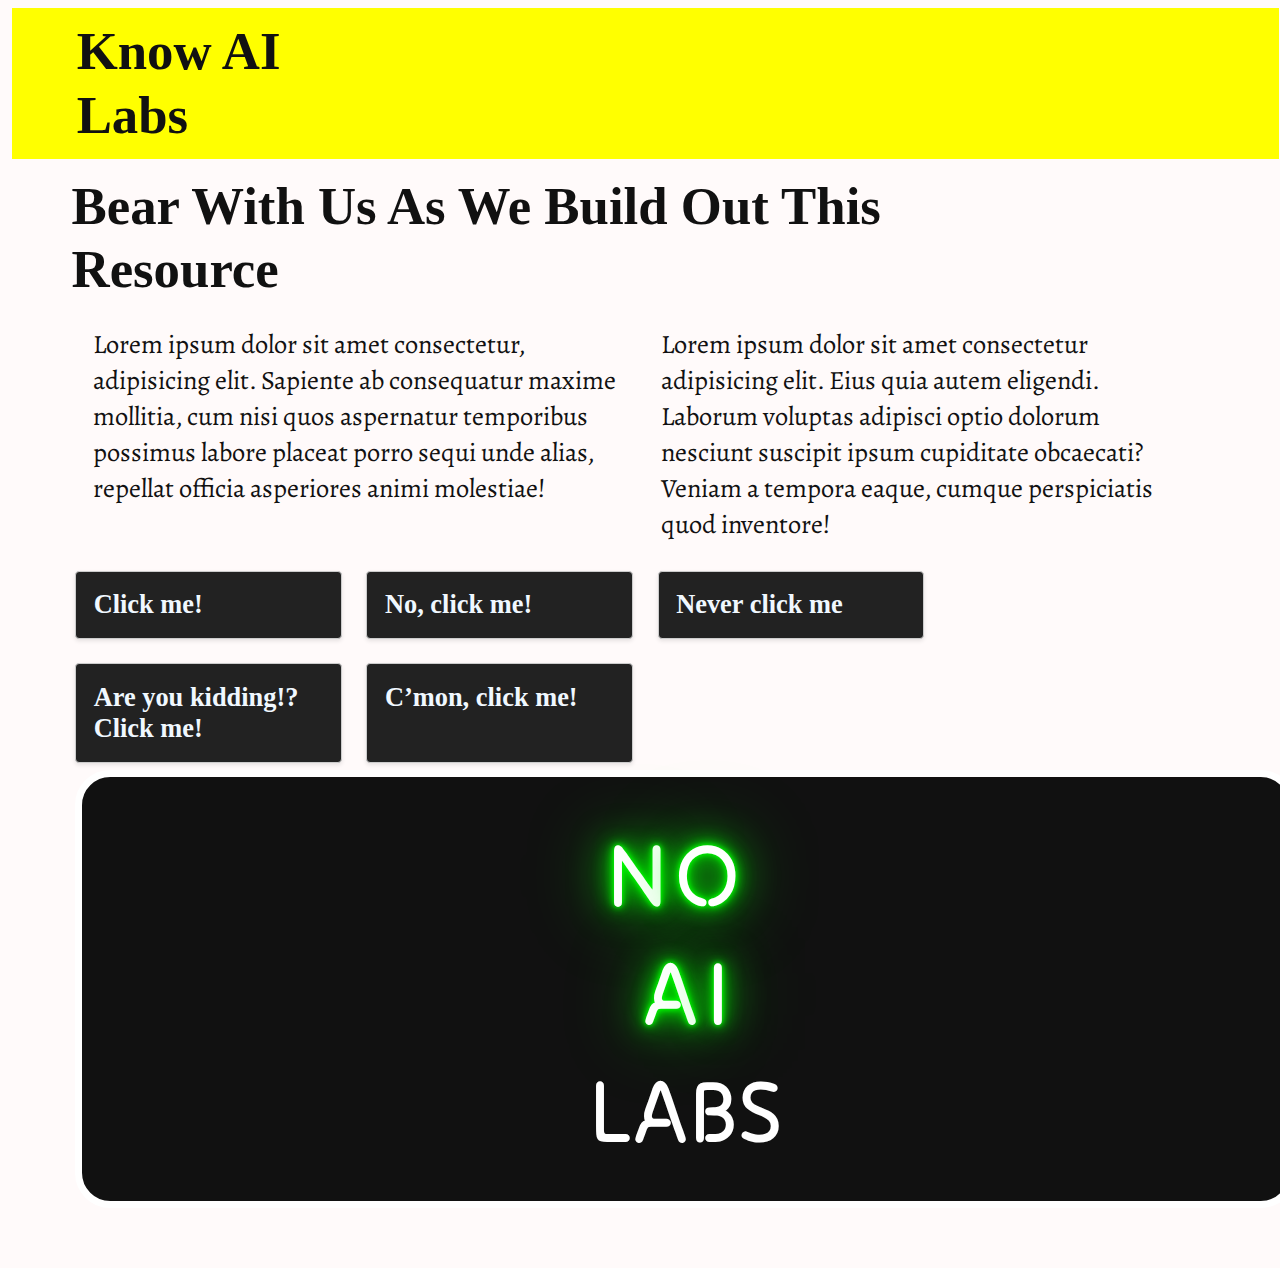
==== index.html @ 5891bab8 "flickering neon sign added" ====
<!DOCTYPE html>
<html>
  <head>
    <link rel="stylesheet" href="style.css" />
  </head>
  <body>
    <header>
      <section class="top">
        <h1>
          Know AI <br />
          Labs
        </h1>
      </section>
    </header>
    <main>
      <h1>Bear With Us As We Build Out This Resource</h1>
      <section class="two-col">
        <div class="col">
          Lorem ipsum dolor sit amet consectetur, adipisicing elit. Sapiente ab
          consequatur maxime mollitia, cum nisi quos aspernatur temporibus
          possimus labore placeat porro sequi unde alias, repellat officia
          asperiores animi molestiae!
        </div>
        <div class="col">
          Lorem ipsum dolor sit amet consectetur adipisicing elit. Eius quia
          autem eligendi. Laborum voluptas adipisci optio dolorum nesciunt
          suscipit ipsum cupiditate obcaecati? Veniam a tempora eaque, cumque
          perspiciatis quod inventore!
        </div>
      </section>
      <section class="card-holder">
        <div class="card">Click me!</div>
        <div class="card">No, click me!</div>
        <div class="card">Never click me</div>
        <div class="card">Are you kidding!? Click me!</div>
        <div class="card">C’mon, click me!</div>
        <!-- Add more cards as needed -->
      </section>
      <section>
        <h3 contenteditable spellcheck="false">
          <div class="neon">
            <span>K</span><span>N</span><span>O</span><span>W</span> <br />
            <span>A</span><span>I</span>
          </div>
          LABS
        </h3>
        <br />
      </section>
    </main>
  </body>
</html>
---- style.css ----
@import url('https://fonts.googleapis.com/css2?family=Alegreya+SC:ital,wght@0,400;0,500;0,700;0,800;0,900;1,400;1,500;1,700;1,800;1,900&family=Alegreya+Sans+SC:ital,wght@0,100;0,300;0,400;0,500;0,700;0,800;0,900;1,100;1,300;1,400;1,500;1,700;1,800;1,900&family=Alegreya+Sans:ital,wght@0,100;0,300;0,400;0,500;0,700;0,800;0,900;1,100;1,300;1,400;1,500;1,700;1,800;1,900&family=Alegreya:ital,wght@0,400..900;1,400..900&family=Syne:wght@400..800&family=Tilt+Neon&family=Neonderthaw&family=Syne:wght@400..800&family=Tilt+Neon&display=swap');

:root {
    /* Base font size */
    font-size: 1.1rem;

    /* Set neon color */
    --neon-text-color: #f40;
    --neon-border-color: #08f;
}

html  {
    background-color: #fffafa;
    margin:0;
}
body * {
    font-family: "Alegreya";
    font-size: 1.5rem;
    font-weight: 400;
    color: #111;
    margin:0.2rem;
}

h1, h2, h4, h5 {
    font-family: "Libre Franklin";
    font-optical-sizing: auto;
    font-weight: 500;
    font-style: normal;
    color:#111;
}
h1 {
    font-size: 3rem;
    font-weight: 700;
    margin-right: 16rem;
    line-height: 1.2;
}

/* Main Content Area */
main, .top  {
    max-width: 65rem;
    /* 600px in rem */
    margin: 0 auto;
    /* Centering the content */
    padding: 0.5rem;
    /* Adding some padding */
}
header {
    background-color: yellow;
    width:99vw;
}

/* Two Column Layout */
.two-col {
    display: flex;
    flex-wrap: wrap;
}

.col {
    flex: 1;
    padding: 1rem;
}

/* Card Style */
.card-holder {
    display: flex;
    flex-wrap: wrap;
    gap: 1rem;
}
.card {
    width: calc(25% - 1rem);
    /* Fixed width for each card */
    min-width: 12rem;
    padding: 1rem;
    color: aliceblue;
    background-color: #222;
    border: 1px solid #ccc;
    border-radius: 4px;
    box-shadow: 0 2px 4px rgba(0, 0, 0, 0.1);
    box-sizing: border-box;
    cursor: pointer;
    font-family: "libre franklin";
    font-weight: 600;
    /* Ensure padding and border are included in the width */
}
.card:hover {
    background-color: yellow;
    color: #111;
}
/* Know AI flicker */
h3 {
    font-weight: 200;
    font-style: normal;
    color: #fff;
    border: 0.4rem solid #fff;
    border-radius: 2rem;
    animation: flicker 1.5s infinite alternate;
    text-align: center;
    width: 100%;
    padding: 2rem;
    display: block;
    background-color: #111;
}
h3, h3 * {
    font-family: 'Tilt Neon';
    font-size: 5rem;
}

h3::-moz-selection {
    background-color: var(--neon-border-color);
    color: var(--neon-text-color);
}

h3::selection {
    background-color: var(--neon-border-color);
    color: var(--neon-text-color);
}

h3:focus {
    outline: none;
}

/* Animate neon flicker */
@keyframes flicker {

    0%,
    19%,
    21%,
    23%,
    25%,
    54%,
    56%,
    100% {

        text-shadow:
            -0.2rem -0.2rem 1rem #fff,
            0.2rem 0.2rem 1rem #fff,
            0 0 2rem var(--neon-text-color),
            0 0 4rem var(--neon-text-color),
            0 0 6rem var(--neon-text-color),
            0 0 8rem var(--neon-text-color),
            0 0 10rem var(--neon-text-color);

        box-shadow:
            0 0 .5rem #fff,
            inset 0 0 .5rem #fff,
            0 0 2rem var(--neon-border-color),
            inset 0 0 2rem var(--neon-border-color),
            0 0 4rem var(--neon-border-color),
            inset 0 0 4rem var(--neon-border-color);
    }

    20%,
    24%,
    55% {
        text-shadow: none;
        box-shadow: none;
    }
}

/* Animate flicker by letter */
@keyframes letter-flicker-1 {

    0%,
    19%,
    21%,
    23%,
    25%,
    54%,
    56%,
    100% {
        opacity: 1;
    }

    20%,
    24%,
    55% {
        /* opacity: 0.4; */
        opacity: 0;
    }

    22% {
        /* opacity: 0.1; */
        opacity: 0;
    }
}

@keyframes letter-flicker-2 {

    0%,
    15%,
    17%,
    19%,
    21%,
    50%,
    52%,
    100% {
        opacity: 1;
    }

    16%,
    20%,
    51% {
        opacity: 0.3;
    }

    18% {
        opacity: 0.05;
    }
}

@keyframes letter-flicker-3 {

    0%,
    25%,
    27%,
    29%,
    31%,
    60%,
    62%,
    100% {
        opacity: 1;
    }

    26%,
    30%,
    61% {
        opacity: 0.2;
    }

    28% {
        opacity: 0.05;
    }
}

.neon {
    font-family: 'Tilt Neon', sans-serif;
    font-size: inherit;
    color: #fff;
    
    text-shadow: 0 0 5px #00ff00, 0 0 10px #00ff00, 0 0 20px #00ff00, 0 0 40px #00ff00, 0 0 80px #00ff00;
}

.neon span {
    display: inline-block;
    color: inherit;
}

.neon span:nth-child(1) {
    opacity: 0;
    animation: letter-flicker-1 2s infinite;
    animation-delay: 4s;
    animation-fill-mode: forwards;
}

.neon span:nth-child(2) {
    animation: letter-flicker-2 5s 5;
}

.neon span:nth-child(3) {
    animation: letter-flicker-3 2s 14;
}

.neon span:nth-child(4) {
    opacity: 0;
    animation: letter-flicker-1 2s infinite;
    animation-delay: 1s;
    animation-fill-mode: forwards;
}

.neon span:nth-child(5) {
    animation: letter-flicker-2 2s 1;
}

.neon span:nth-child(6) {
    animation: letter-flicker-3 2s 1;
}

.neon span:nth-child(7) {
    animation: letter-flicker-1 2s 1;
}

.neon span:nth-child(8) {
    animation: letter-flicker-2 2s infinite;
}
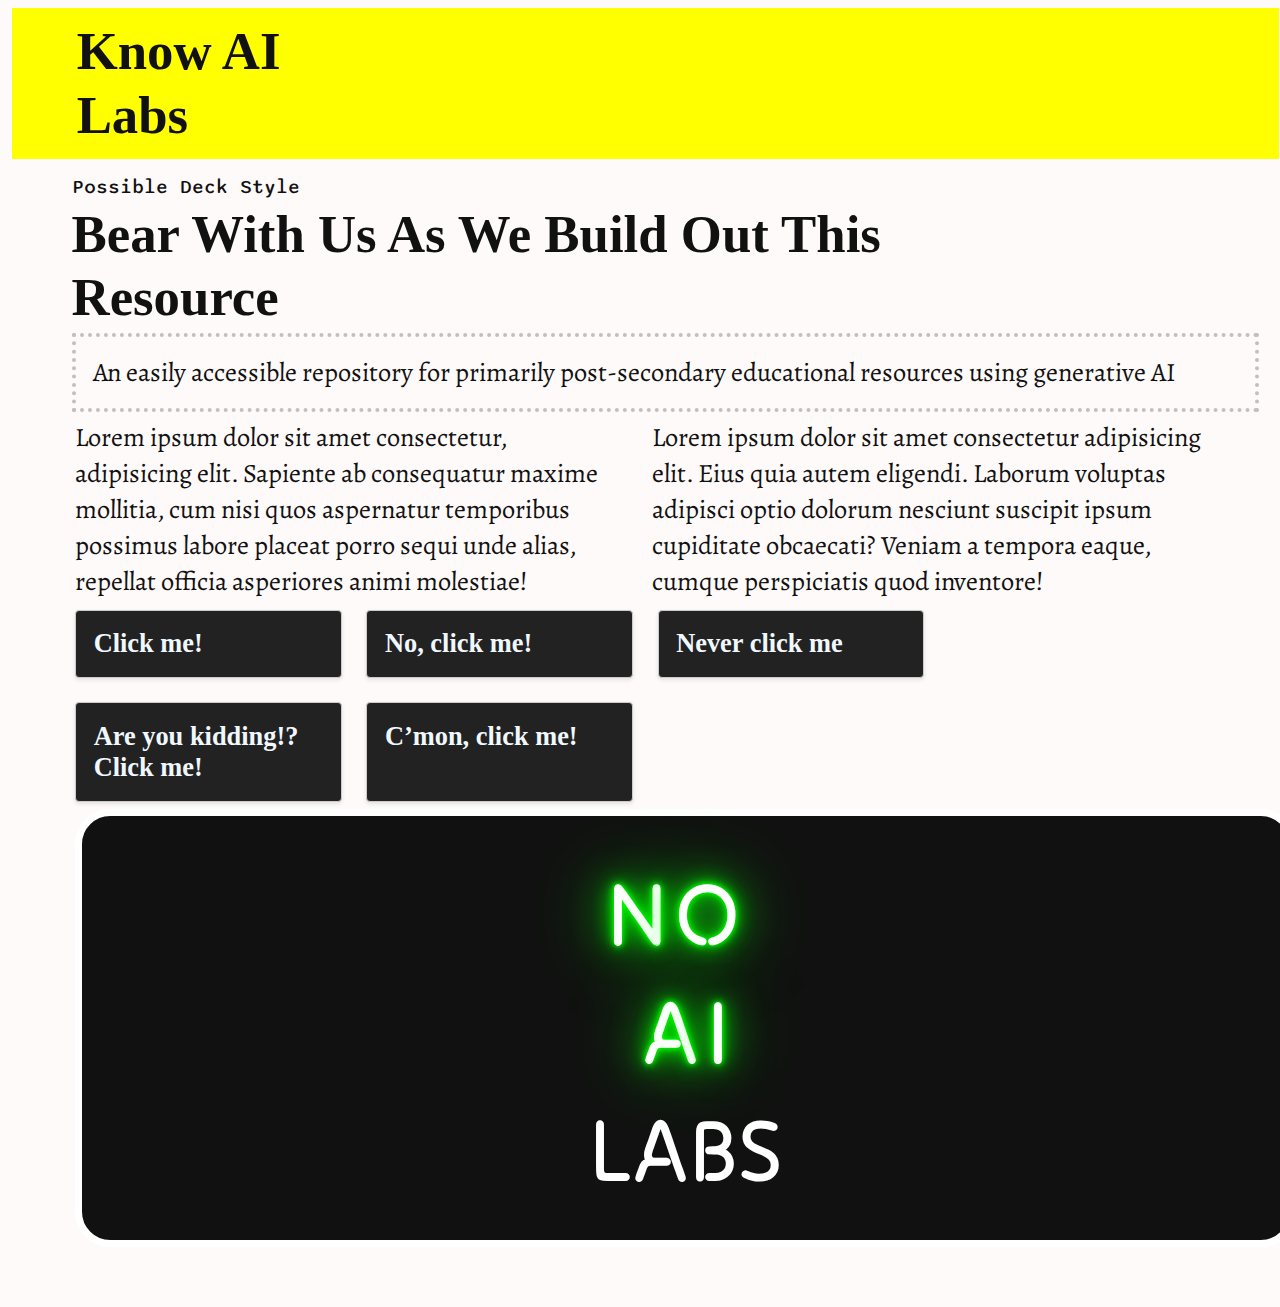
==== commit aea47239: "Deck  and News style added" ====
--- a/index.html
+++ b/index.html
@@ -13,7 +13,13 @@
       </section>
     </header>
     <main>
+      <h4>Possible Deck Style</h4>
       <h1>Bear With Us As We Build Out This Resource</h1>
+      <section class="news">
+        An easily accessible repository for primarily post-secondary educational
+        resources using generative AI
+      </section>
+
       <section class="two-col">
         <div class="col">
           Lorem ipsum dolor sit amet consectetur, adipisicing elit. Sapiente ab
--- a/style.css
+++ b/style.css
@@ -1,4 +1,4 @@
-@import url('https://fonts.googleapis.com/css2?family=Alegreya+SC:ital,wght@0,400;0,500;0,700;0,800;0,900;1,400;1,500;1,700;1,800;1,900&family=Alegreya+Sans+SC:ital,wght@0,100;0,300;0,400;0,500;0,700;0,800;0,900;1,100;1,300;1,400;1,500;1,700;1,800;1,900&family=Alegreya+Sans:ital,wght@0,100;0,300;0,400;0,500;0,700;0,800;0,900;1,100;1,300;1,400;1,500;1,700;1,800;1,900&family=Alegreya:ital,wght@0,400..900;1,400..900&family=Syne:wght@400..800&family=Tilt+Neon&family=Neonderthaw&family=Syne:wght@400..800&family=Tilt+Neon&display=swap');
+@import url('https://fonts.googleapis.com/css2?family=Alegreya+SC:ital,wght@0,400;0,500;0,700;0,800;0,900;1,400;1,500;1,700;1,800;1,900&family=Alegreya+Sans+SC:ital,wght@0,100;0,300;0,400;0,500;0,700;0,800;0,900;1,100;1,300;1,400;1,500;1,700;1,800;1,900&family=Alegreya+Sans:ital,wght@0,100;0,300;0,400;0,500;0,700;0,800;0,900;1,100;1,300;1,400;1,500;1,700;1,800;1,900&family=Alegreya:ital,wght@0,400..900;1,400..900&family=Syne:wght@400..800&family=Tilt+Neon&family=Sono:wght@200..800&family=Syne:wght@400..800&family=Tilt+Neon&display=swap');
 
 :root {
     /* Base font size */
@@ -21,7 +21,7 @@
     margin:0.2rem;
 }
 
-h1, h2, h4, h5 {
+h1, h2, h5 {
     font-family: "Libre Franklin";
     font-optical-sizing: auto;
     font-weight: 500;
@@ -33,6 +33,12 @@
     font-weight: 700;
     margin-right: 16rem;
     line-height: 1.2;
+}
+h4 {
+    font-family: 'Sono';
+    font-size: 1.1rem;
+    font-weight: 500;
+    color: #111;
 }
 
 /* Main Content Area */
@@ -49,15 +55,21 @@
     width:99vw;
 }
 
+.news {
+    width: 100%;
+    padding: 01rem;
+    border: 4px dotted silver;
+}
+
 /* Two Column Layout */
 .two-col {
     display: flex;
     flex-wrap: wrap;
+    gap: 1rem;
 }
 
 .col {
     flex: 1;
-    padding: 1rem;
 }
 
 /* Card Style */
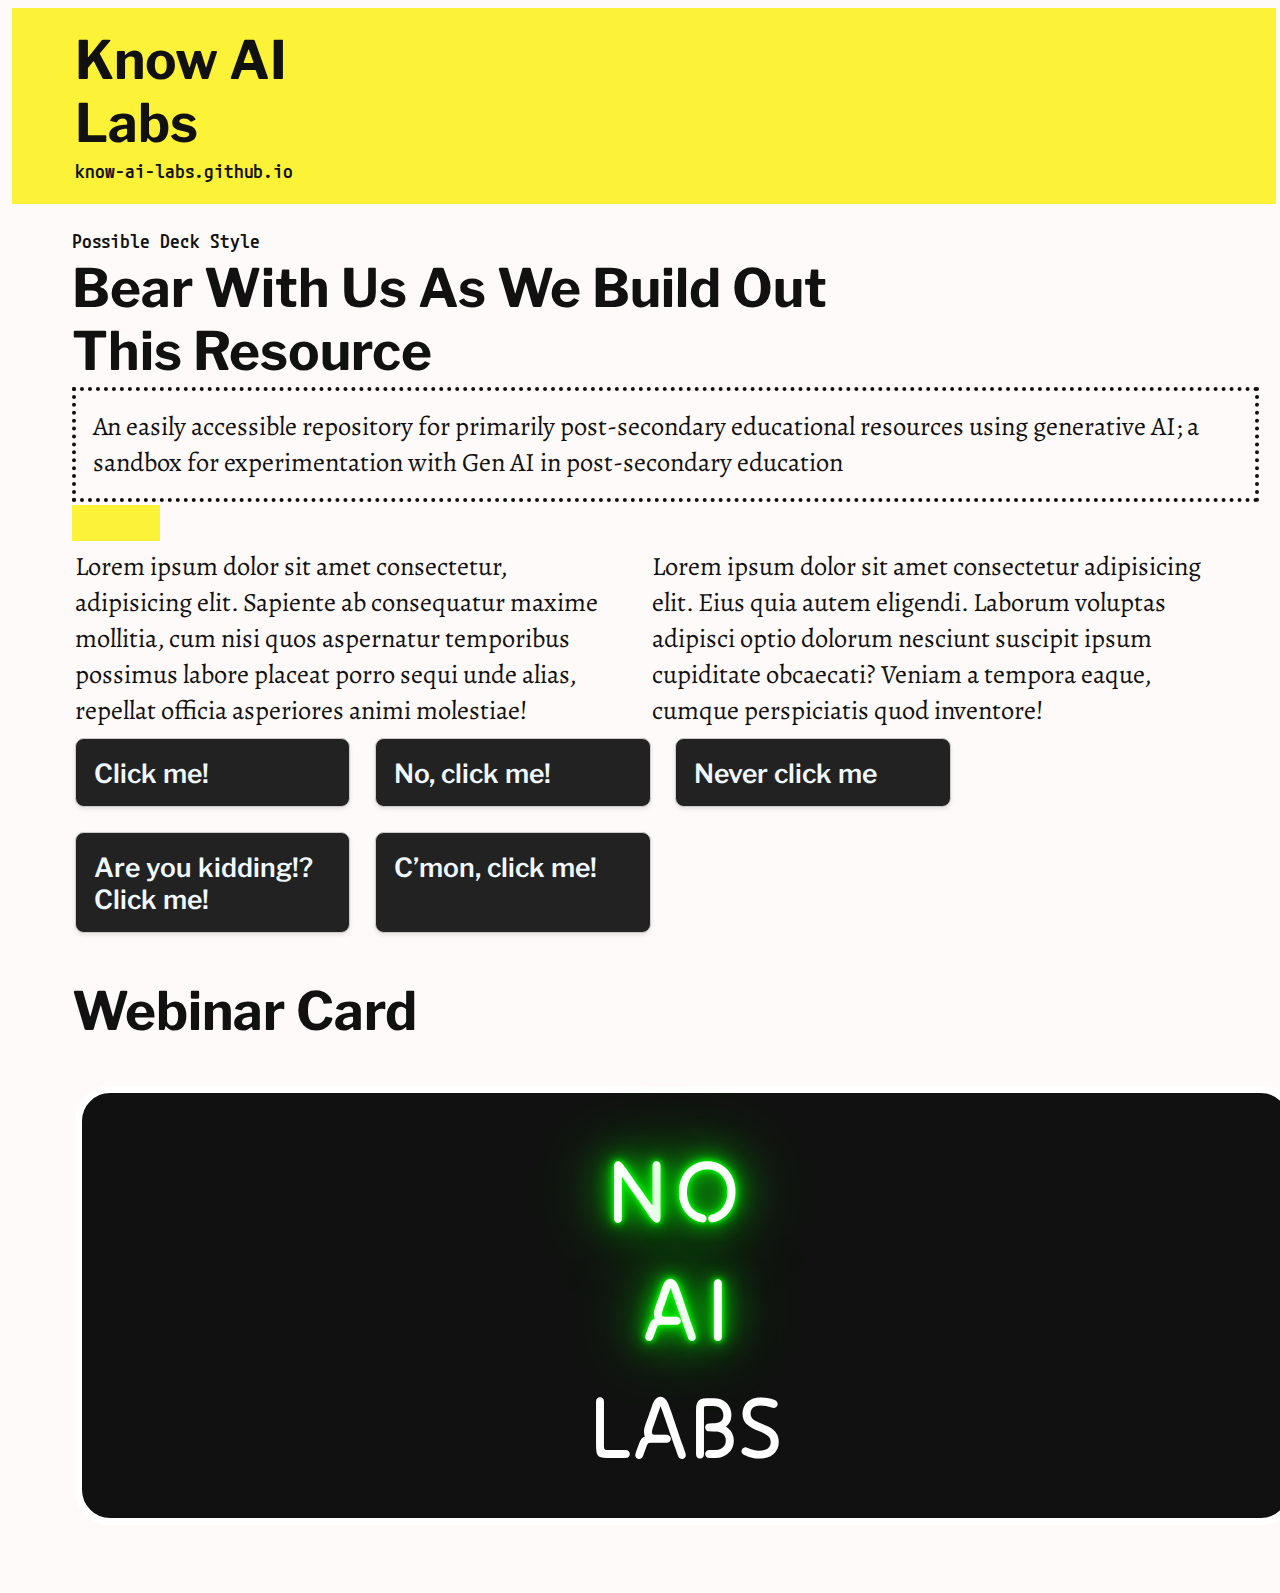
==== commit c71a835f: "Minor spacing refinements" ====
--- a/index.html
+++ b/index.html
@@ -10,6 +10,7 @@
           Know AI <br />
           Labs
         </h1>
+        <h4>know-ai-labs.github.io</h4>
       </section>
     </header>
     <main>
@@ -17,8 +18,10 @@
       <h1>Bear With Us As We Build Out This Resource</h1>
       <section class="news">
         An easily accessible repository for primarily post-secondary educational
-        resources using generative AI
+        resources using generative AI; a sandbox for experimentation with Gen AI
+        in post-secondary education
       </section>
+      <div class="news-item-bar">&nbsp;</div>
 
       <section class="two-col">
         <div class="col">
@@ -42,6 +45,10 @@
         <div class="card">C’mon, click me!</div>
         <!-- Add more cards as needed -->
       </section>
+      <br />
+      <h1>Webinar Card</h1>
+      <br />
+
       <section>
         <h3 contenteditable spellcheck="false">
           <div class="neon">
--- a/style.css
+++ b/style.css
@@ -1,5 +1,4 @@
-@import url('https://fonts.googleapis.com/css2?family=Alegreya+SC:ital,wght@0,400;0,500;0,700;0,800;0,900;1,400;1,500;1,700;1,800;1,900&family=Alegreya+Sans+SC:ital,wght@0,100;0,300;0,400;0,500;0,700;0,800;0,900;1,100;1,300;1,400;1,500;1,700;1,800;1,900&family=Alegreya+Sans:ital,wght@0,100;0,300;0,400;0,500;0,700;0,800;0,900;1,100;1,300;1,400;1,500;1,700;1,800;1,900&family=Alegreya:ital,wght@0,400..900;1,400..900&family=Syne:wght@400..800&family=Tilt+Neon&family=Sono:wght@200..800&family=Syne:wght@400..800&family=Tilt+Neon&display=swap');
-
+@import url('https://fonts.googleapis.com/css2?family=Alegreya+SC:ital,wght@0,400;0,500;0,700;0,800;0,900;1,400;1,500;1,700;1,800;1,900&family=Alegreya+Sans+SC:ital,wght@0,100;0,300;0,400;0,500;0,700;0,800;0,900;1,100;1,300;1,400;1,500;1,700;1,800;1,900&family=Alegreya+Sans:ital,wght@0,100;0,300;0,400;0,500;0,700;0,800;0,900;1,100;1,300;1,400;1,500;1,700;1,800;1,900&family=Alegreya:ital,wght@0,400..900;1,400..900&family=Libre+Franklin:ital,wght@0,100..900;1,100..900&family=M+PLUS+1+Code:wght@100..700&family=Sono:wght@200..800&family=Syne:wght@400..800&family=Tilt+Neon&display=swap');
 :root {
     /* Base font size */
     font-size: 1.1rem;
@@ -7,6 +6,7 @@
     /* Set neon color */
     --neon-text-color: #f40;
     --neon-border-color: #08f;
+    --yellow: #FCF237;
 }
 
 html  {
@@ -24,7 +24,7 @@
 h1, h2, h5 {
     font-family: "Libre Franklin";
     font-optical-sizing: auto;
-    font-weight: 500;
+    font-weight: 700;
     font-style: normal;
     color:#111;
 }
@@ -35,7 +35,7 @@
     line-height: 1.2;
 }
 h4 {
-    font-family: 'Sono';
+    font-family: 'M PLUS 1 Code', 'Courier New', Courier, monospace;
     font-size: 1.1rem;
     font-weight: 500;
     color: #111;
@@ -47,18 +47,23 @@
     /* 600px in rem */
     margin: 0 auto;
     /* Centering the content */
-    padding: 0.5rem;
-    /* Adding some padding */
+    padding: 1rem 0;
 }
 header {
-    background-color: yellow;
-    width:99vw;
+    background-color: var(--yellow);
+    width:100%;
 }
 
 .news {
     width: 100%;
     padding: 01rem;
-    border: 4px dotted silver;
+    border: 4px dotted #111;
+}
+.news-item-bar {
+    display: block;
+    width: 5rem;
+    height: 2rem;
+    background-color: var(--yellow);
 }
 
 /* Two Column Layout */
@@ -79,10 +84,10 @@
     gap: 1rem;
 }
 .card {
-    width: calc(25% - 1rem);
+    width: calc(25% - 0.5rem);
     /* Fixed width for each card */
-    min-width: 12rem;
-    padding: 1rem;
+    min-width: 8rem;
+    padding: 01rem;
     color: aliceblue;
     background-color: #222;
     border: 1px solid #ccc;
@@ -92,10 +97,11 @@
     cursor: pointer;
     font-family: "libre franklin";
     font-weight: 600;
+    border-radius: 0.5rem;
     /* Ensure padding and border are included in the width */
 }
 .card:hover {
-    background-color: yellow;
+    background-color: var(--yellow);
     color: #111;
 }
 /* Know AI flicker */
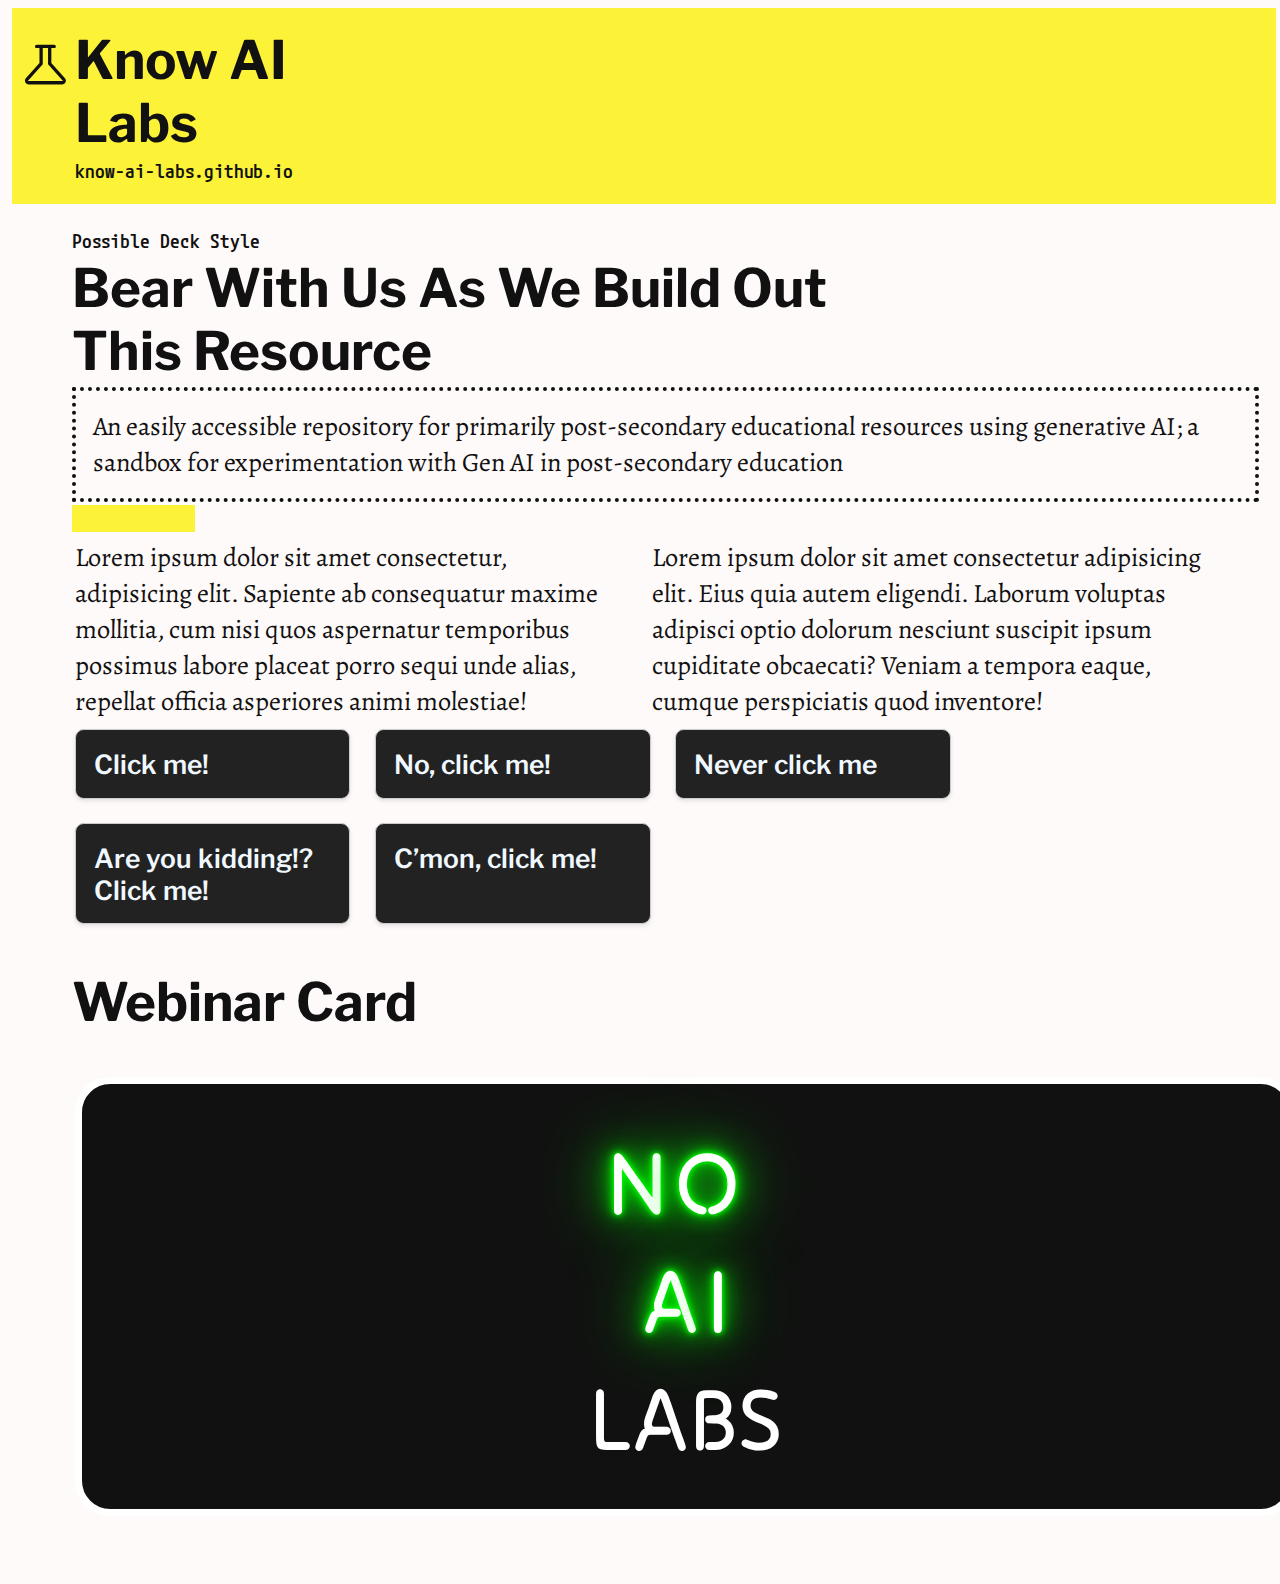
==== commit b0a08ecd: "added material symbols" ====
--- a/index.html
+++ b/index.html
@@ -2,11 +2,16 @@
 <html>
   <head>
     <link rel="stylesheet" href="style.css" />
+    <link
+      href="https://fonts.googleapis.com/css2?family=Material+Symbols+Outlined"
+      rel="stylesheet"
+    />
   </head>
   <body>
     <header>
       <section class="top">
         <h1>
+          <span class="icon big big-outdent float-left"> science </span>
           Know AI <br />
           Labs
         </h1>
--- a/style.css
+++ b/style.css
@@ -61,8 +61,8 @@
 }
 .news-item-bar {
     display: block;
-    width: 5rem;
-    height: 2rem;
+    width: 7rem;
+    height: 1.5rem;
     background-color: var(--yellow);
 }
 
@@ -299,4 +299,22 @@
 
 .neon span:nth-child(8) {
     animation: letter-flicker-2 2s infinite;
+}
+
+/* Icons */
+.icon {
+    font-family: 'Material Symbols Outlined';
+    font-size: 1.5rem;
+    display: inline-block;
+    
+}
+.big {
+    font-size: 3rem;
+}
+.big-outdent {
+    margin-left: -3.2rem;
+}
+
+.float-left {
+    float:left;
 }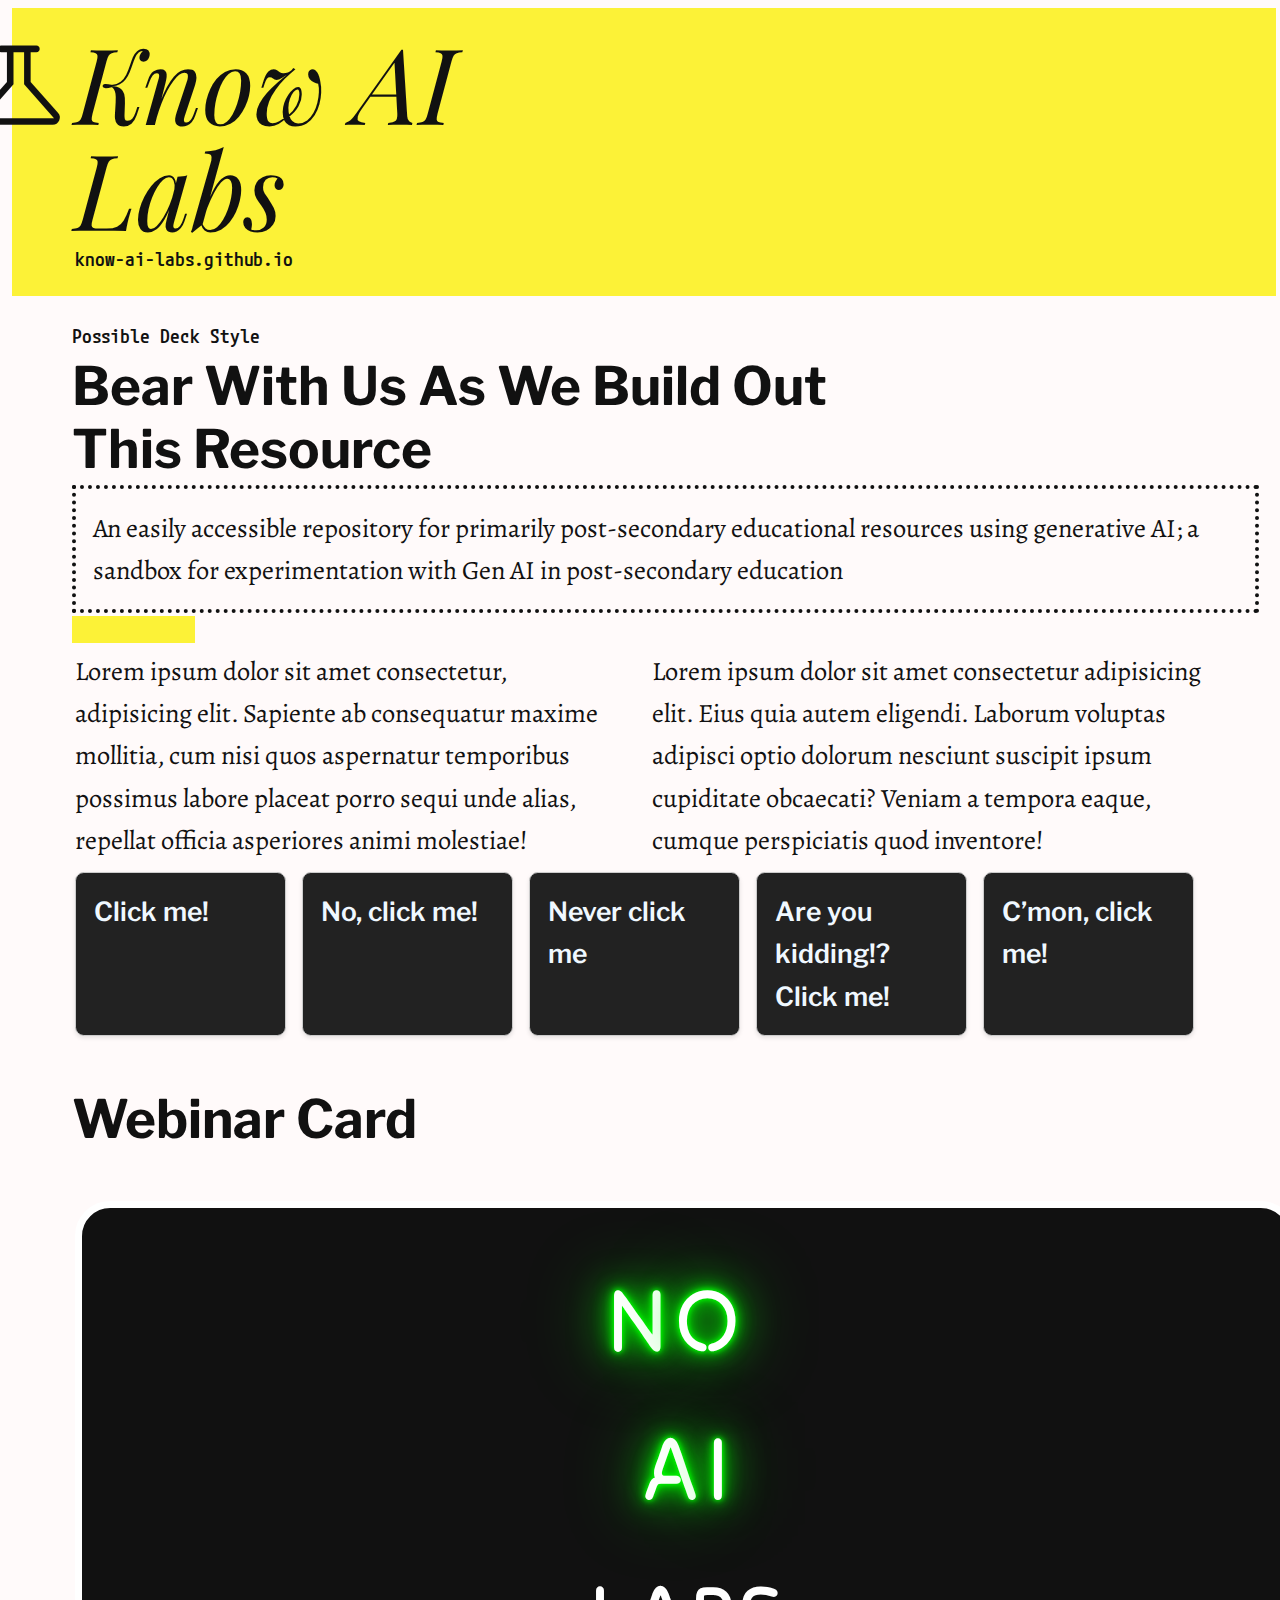
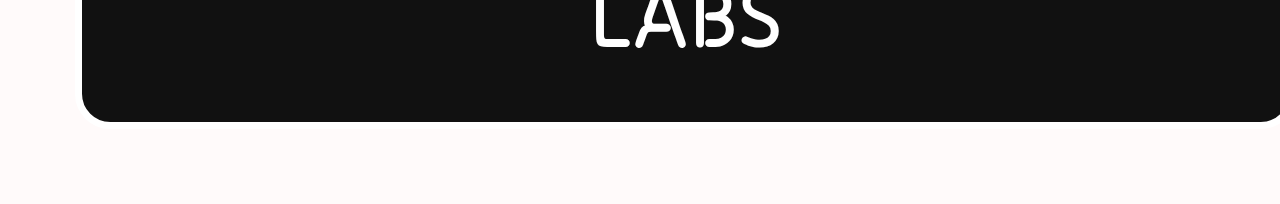
==== commit ee64523f: "banner improved" ====
--- a/index.html
+++ b/index.html
@@ -10,11 +10,11 @@
   <body>
     <header>
       <section class="top">
-        <h1>
+        <div class="title">
           <span class="icon big big-outdent float-left"> science </span>
           Know AI <br />
           Labs
-        </h1>
+        </div>
         <h4>know-ai-labs.github.io</h4>
       </section>
     </header>
--- a/style.css
+++ b/style.css
@@ -1,7 +1,8 @@
-@import url('https://fonts.googleapis.com/css2?family=Alegreya+SC:ital,wght@0,400;0,500;0,700;0,800;0,900;1,400;1,500;1,700;1,800;1,900&family=Alegreya+Sans+SC:ital,wght@0,100;0,300;0,400;0,500;0,700;0,800;0,900;1,100;1,300;1,400;1,500;1,700;1,800;1,900&family=Alegreya+Sans:ital,wght@0,100;0,300;0,400;0,500;0,700;0,800;0,900;1,100;1,300;1,400;1,500;1,700;1,800;1,900&family=Alegreya:ital,wght@0,400..900;1,400..900&family=Libre+Franklin:ital,wght@0,100..900;1,100..900&family=M+PLUS+1+Code:wght@100..700&family=Sono:wght@200..800&family=Syne:wght@400..800&family=Tilt+Neon&display=swap');
+@import url('https://fonts.googleapis.com/css2?family=Alegreya+SC:ital,wght@0,400;0,500;0,700;0,800;0,900;1,400;1,500;1,700;1,800;1,900&family=Alegreya+Sans+SC:ital,wght@0,100;0,300;0,400;0,500;0,700;0,800;0,900;1,100;1,300;1,400;1,500;1,700;1,800;1,900&family=Alegreya+Sans:ital,wght@0,100;0,300;0,400;0,500;0,700;0,800;0,900;1,100;1,300;1,400;1,500;1,700;1,800;1,900&family=Alegreya:ital,wght@0,400..900;1,400..900&family=Libre+Franklin:ital,wght@0,100..900;1,100..900&family=M+PLUS+1+Code:wght@100..700&family=Playfair+Display:ital,wght@0,400..900;1,400..900&family=Sono:wght@200..800&family=Syne:wght@400..800&family=Tilt+Neon&display=swap');
 :root {
     /* Base font size */
     font-size: 1.1rem;
+    line-height: 1.6;
 
     /* Set neon color */
     --neon-text-color: #f40;
@@ -39,6 +40,12 @@
     font-size: 1.1rem;
     font-weight: 500;
     color: #111;
+}
+.title {
+    font-family: 'Playfair Display', Palatino, 'Palatino Linotype';
+    font-size: 6rem;
+    font-style: italic;
+    line-height: 1;
 }
 
 /* Main Content Area */
@@ -81,12 +88,13 @@
 .card-holder {
     display: flex;
     flex-wrap: wrap;
-    gap: 1rem;
+    gap: 0.5rem;
 }
 .card {
-    width: calc(25% - 0.5rem);
+    width: calc(25% - 0.2rem);
     /* Fixed width for each card */
     min-width: 8rem;
+    max-width: 12rem;
     padding: 01rem;
     color: aliceblue;
     background-color: #222;
@@ -308,11 +316,14 @@
     display: inline-block;
     
 }
+.icon, .icon * {
+    font-style: normal;
+}
 .big {
-    font-size: 3rem;
+    font-size: 6rem;
 }
 .big-outdent {
-    margin-left: -3.2rem;
+    margin-left: -6.2rem;
 }
 
 .float-left {
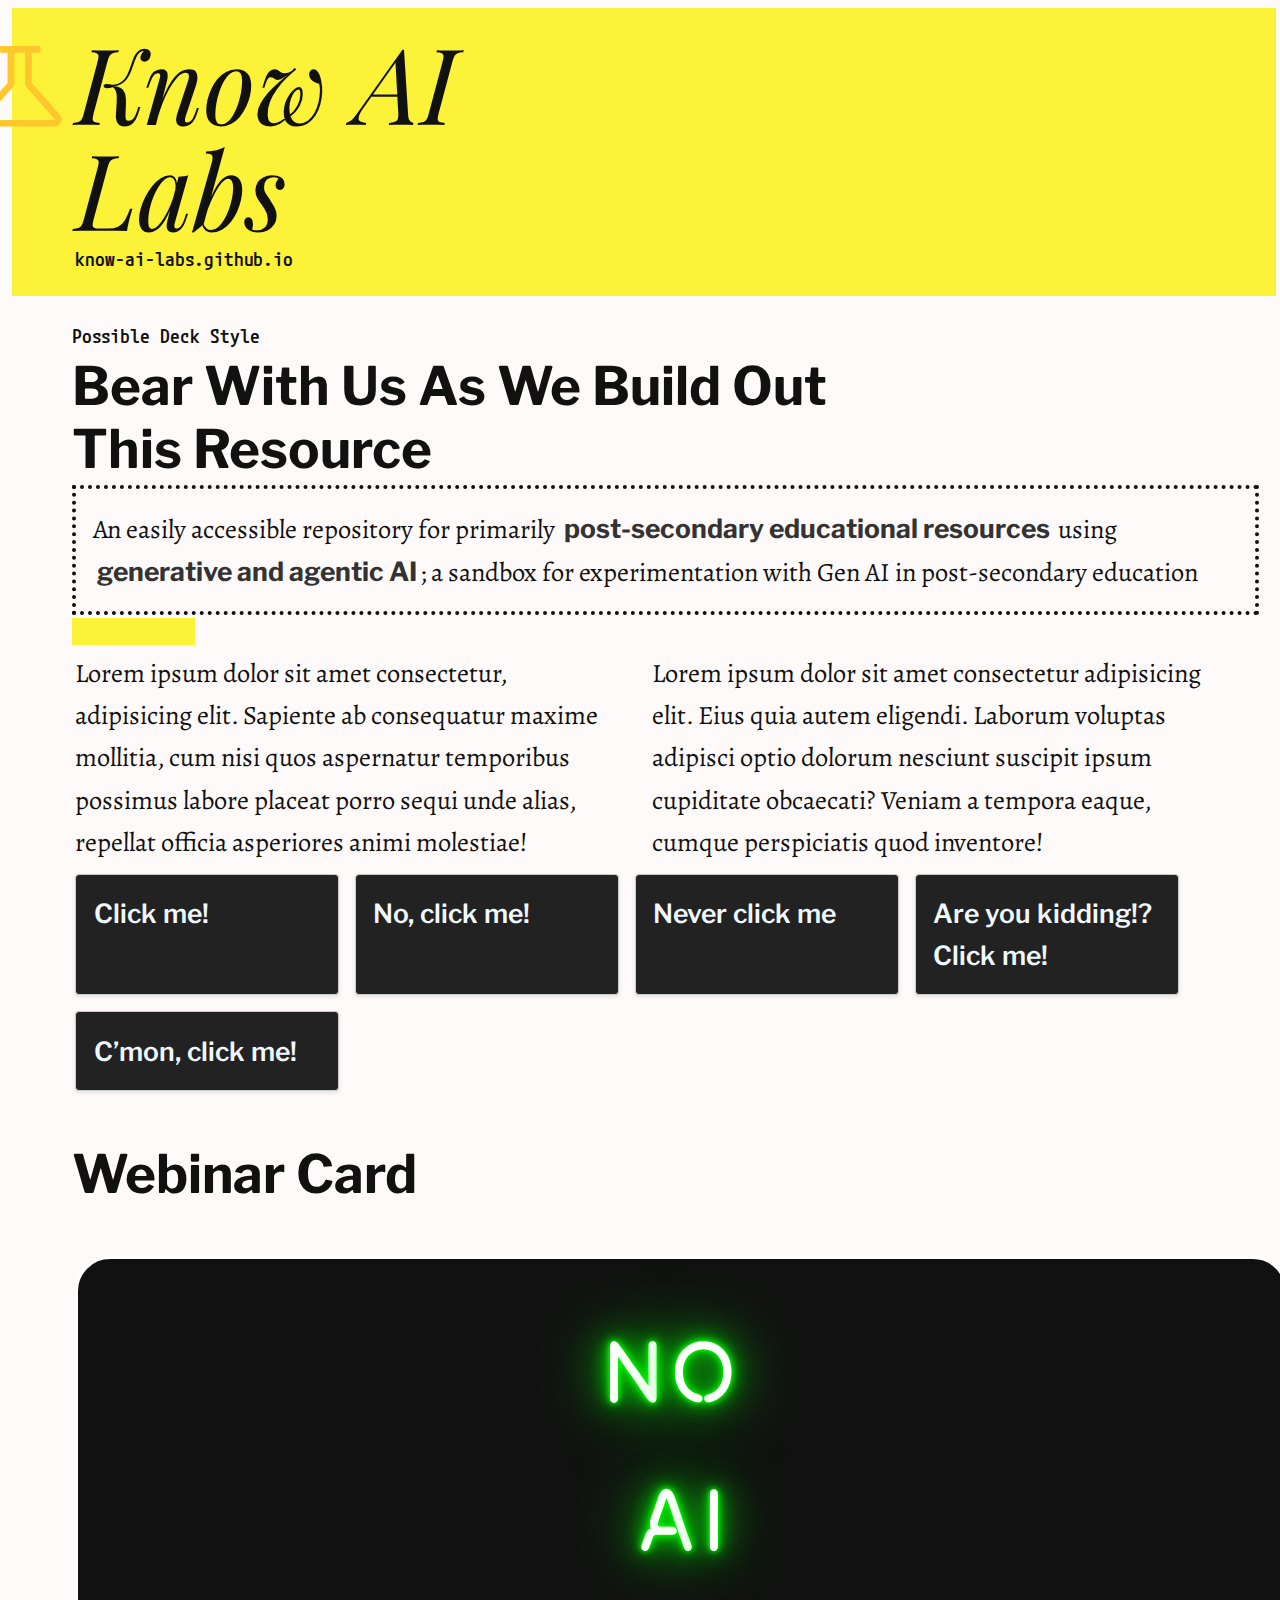
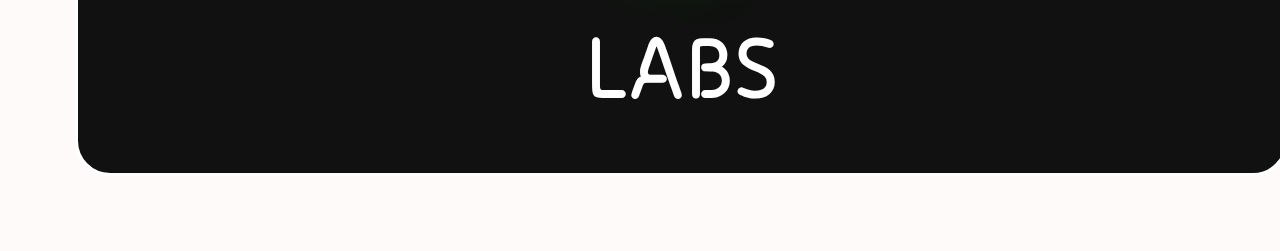
==== commit 06b62b62: "pop style added" ====
--- a/index.html
+++ b/index.html
@@ -11,7 +11,9 @@
     <header>
       <section class="top">
         <div class="title">
-          <span class="icon big big-outdent float-left"> science </span>
+          <span class="icon big big-outdent float-left off-yellow">
+            science
+          </span>
           Know AI <br />
           Labs
         </div>
@@ -22,9 +24,10 @@
       <h4>Possible Deck Style</h4>
       <h1>Bear With Us As We Build Out This Resource</h1>
       <section class="news">
-        An easily accessible repository for primarily post-secondary educational
-        resources using generative AI; a sandbox for experimentation with Gen AI
-        in post-secondary education
+        An easily accessible repository for primarily
+        <span class="pop"> post-secondary educational resources</span> using
+        <span class="pop">generative and agentic AI</span>; a sandbox for
+        experimentation with Gen AI in post-secondary education
       </section>
       <div class="news-item-bar">&nbsp;</div>
 
--- a/style.css
+++ b/style.css
@@ -8,6 +8,7 @@
     --neon-text-color: #f40;
     --neon-border-color: #08f;
     --yellow: #FCF237;
+    --off-yellow: #FFC72C;
 }
 
 html  {
@@ -46,6 +47,13 @@
     font-size: 6rem;
     font-style: italic;
     line-height: 1;
+}
+
+.pop {
+    font-family: 'Libre Franklin';
+    font-weight: 700;
+    color: #333;
+    font-size: inherit;
 }
 
 /* Main Content Area */
@@ -91,10 +99,10 @@
     gap: 0.5rem;
 }
 .card {
-    width: calc(25% - 0.2rem);
+    width: calc(25% - 0.1rem);
     /* Fixed width for each card */
-    min-width: 8rem;
-    max-width: 12rem;
+    min-width: 9rem;
+    max-width: 15rem;
     padding: 01rem;
     color: aliceblue;
     background-color: #222;
@@ -105,7 +113,6 @@
     cursor: pointer;
     font-family: "libre franklin";
     font-weight: 600;
-    border-radius: 0.5rem;
     /* Ensure padding and border are included in the width */
 }
 .card:hover {
@@ -117,7 +124,7 @@
     font-weight: 200;
     font-style: normal;
     color: #fff;
-    border: 0.4rem solid #fff;
+    border: 0.2rem solid #fff;
     border-radius: 2rem;
     animation: flicker 1.5s infinite alternate;
     text-align: center;
@@ -320,7 +327,7 @@
     font-style: normal;
 }
 .big {
-    font-size: 6rem;
+    font-size: 6.1rem;
 }
 .big-outdent {
     margin-left: -6.2rem;
@@ -328,4 +335,7 @@
 
 .float-left {
     float:left;
+}
+.off-yellow {
+    color: var(--off-yellow);
 }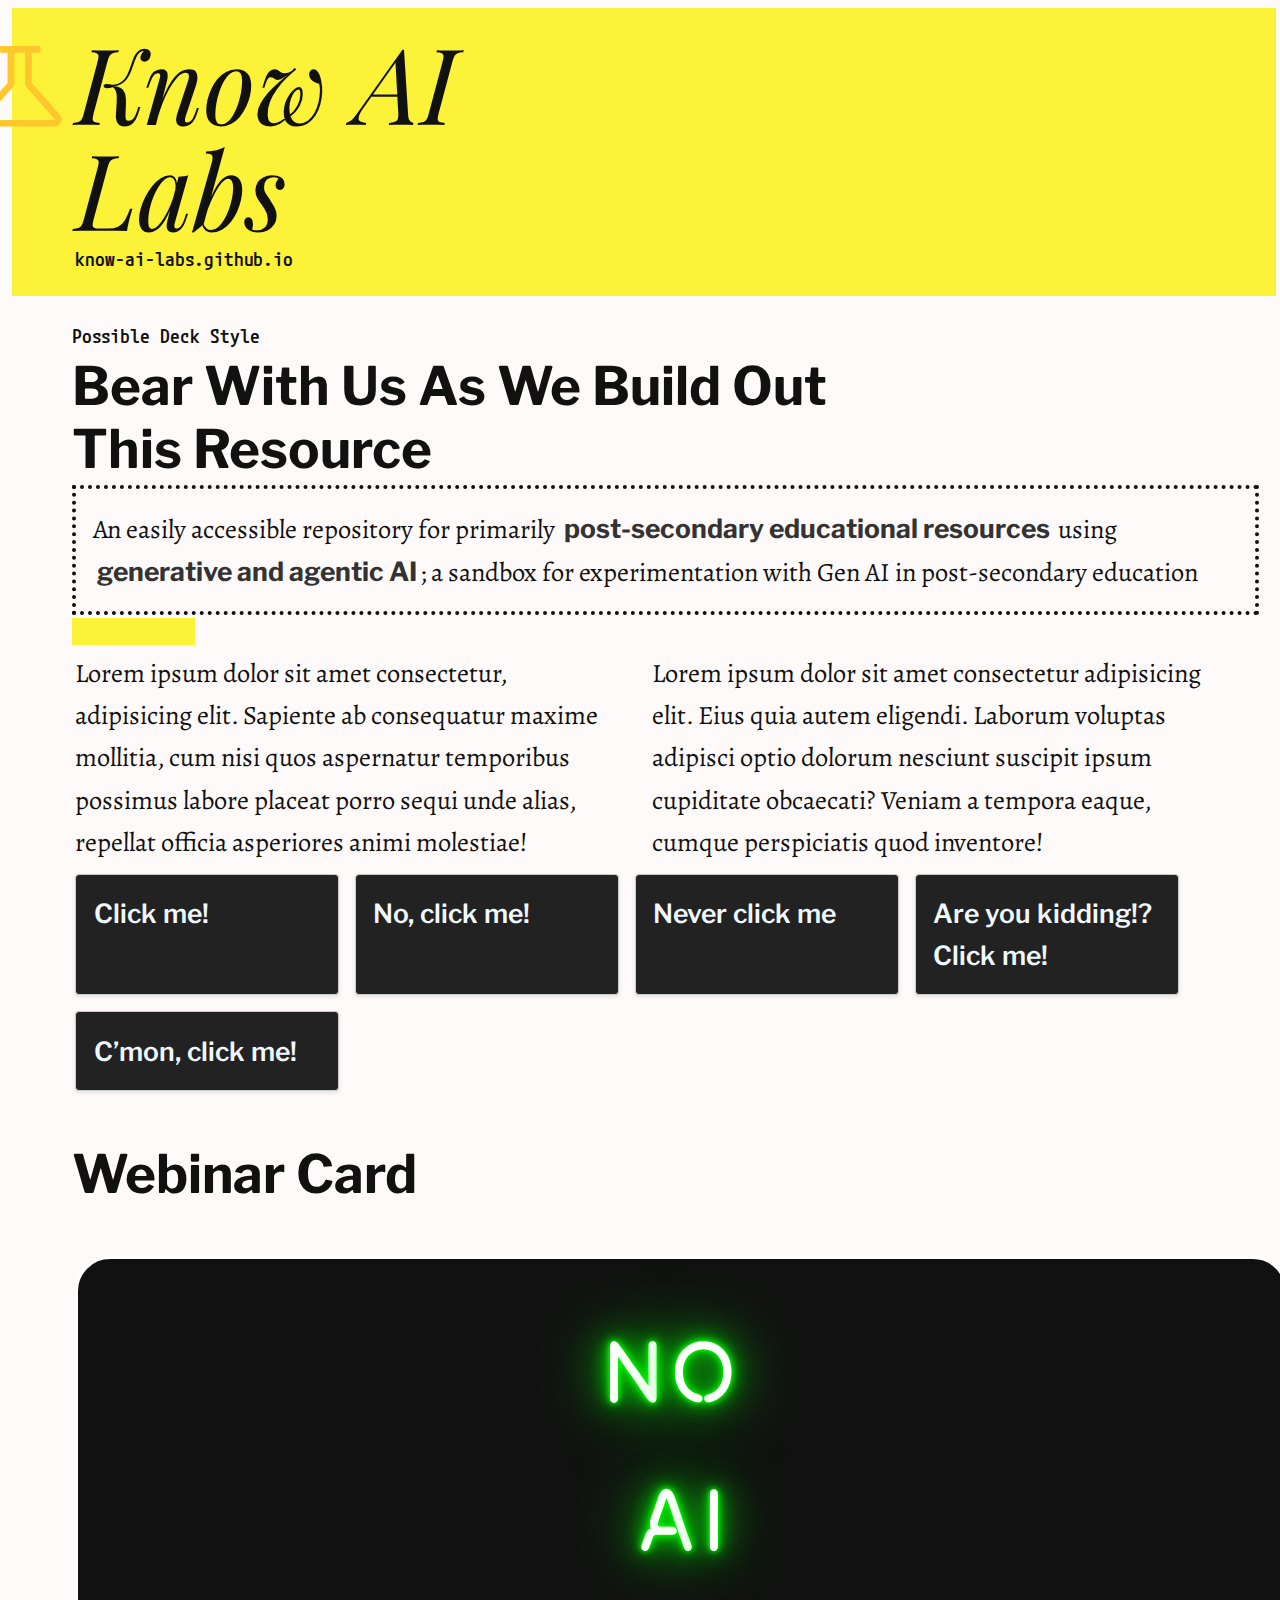
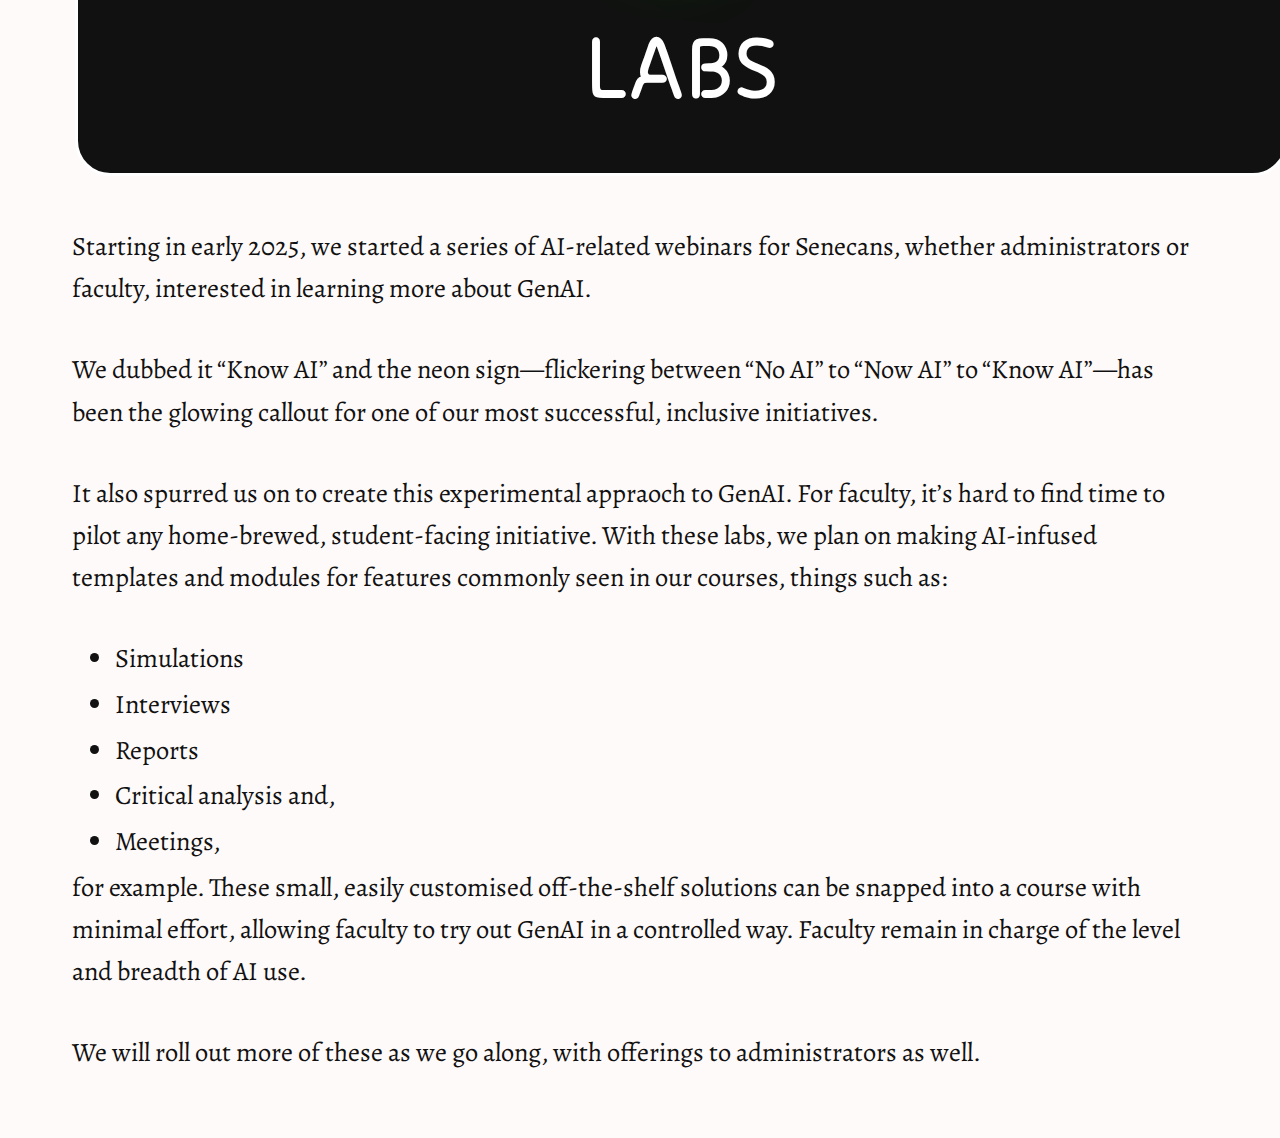
==== commit 4fceaf35: "blurb on our labs" ====
--- a/index.html
+++ b/index.html
@@ -56,7 +56,6 @@
       <br />
       <h1>Webinar Card</h1>
       <br />
-
       <section>
         <h3 contenteditable spellcheck="false">
           <div class="neon">
@@ -67,6 +66,39 @@
         </h3>
         <br />
       </section>
+      <p>
+        Starting in early 2025, we started a series of AI-related webinars for
+        Senecans, whether administrators or faculty, interested in learning more
+        about GenAI.
+      </p>
+      <p>
+        We dubbed it “Know AI” and the neon sign&mdash;flickering between “No
+        AI” to “Now AI” to “Know AI”&mdash;has been the glowing callout for one
+        of our most successful, inclusive initiatives.
+      </p>
+      <p>
+        It also spurred us on to create this experimental appraoch to GenAI. For
+        faculty, it’s hard to find time to pilot any home-brewed, student-facing
+        initiative. With these labs, we plan on making AI-infused templates and
+        modules for features commonly seen in our courses, things such as:
+      </p>
+      <ul>
+        <li>Simulations</li>
+        <li>Interviews</li>
+        <li>Reports</li>
+        <li>Critical analysis and,</li>
+        <li>Meetings,</li>
+      </ul>
+      <p>
+        for example. These small, easily customised off-the-shelf solutions can
+        be snapped into a course with minimal effort, allowing faculty to try
+        out GenAI in a controlled way. Faculty remain in charge of the level and
+        breadth of AI use.
+      </p>
+      <p>
+        We will roll out more of these as we go along, with offerings to
+        administrators as well.
+      </p>
     </main>
   </body>
 </html>
--- a/style.css
+++ b/style.css
@@ -53,7 +53,9 @@
     font-family: 'Libre Franklin';
     font-weight: 700;
     color: #333;
-    font-size: inherit;
+}
+p {
+    padding-bottom: 2rem;
 }
 
 /* Main Content Area */
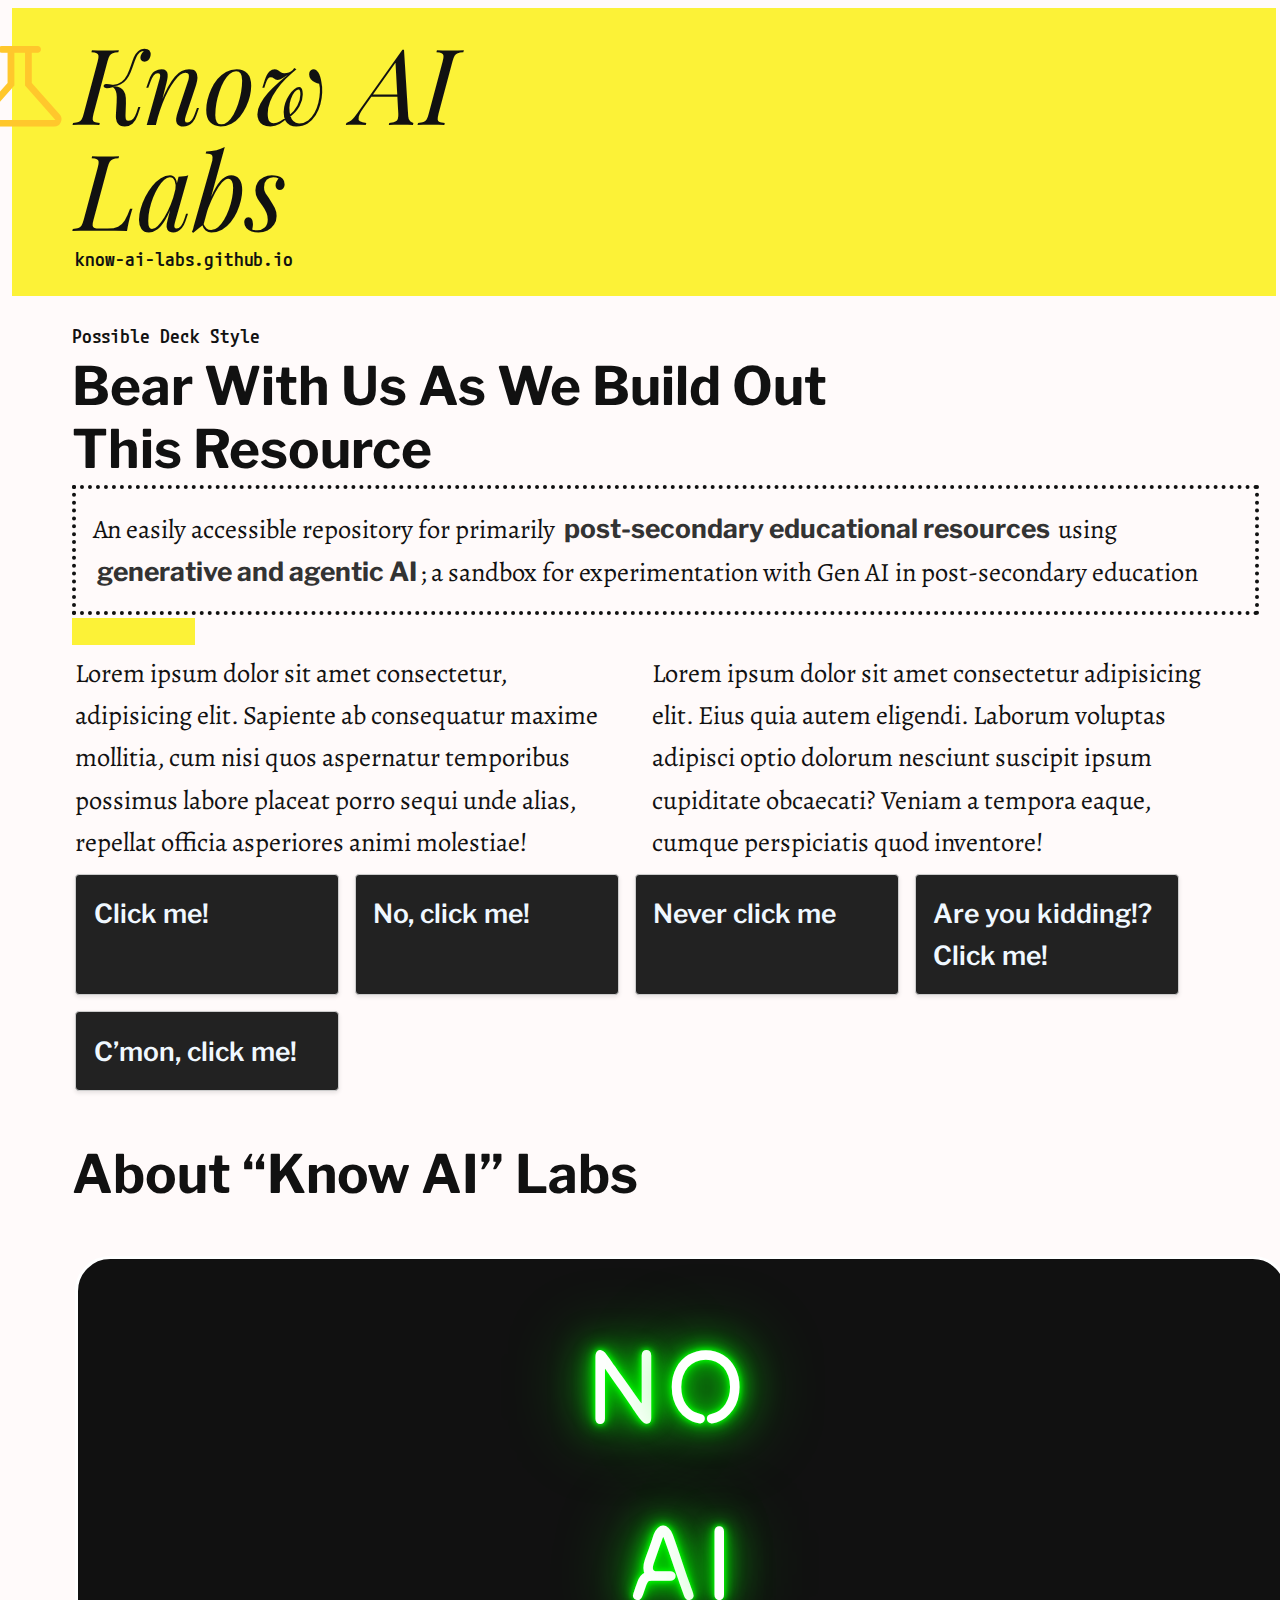
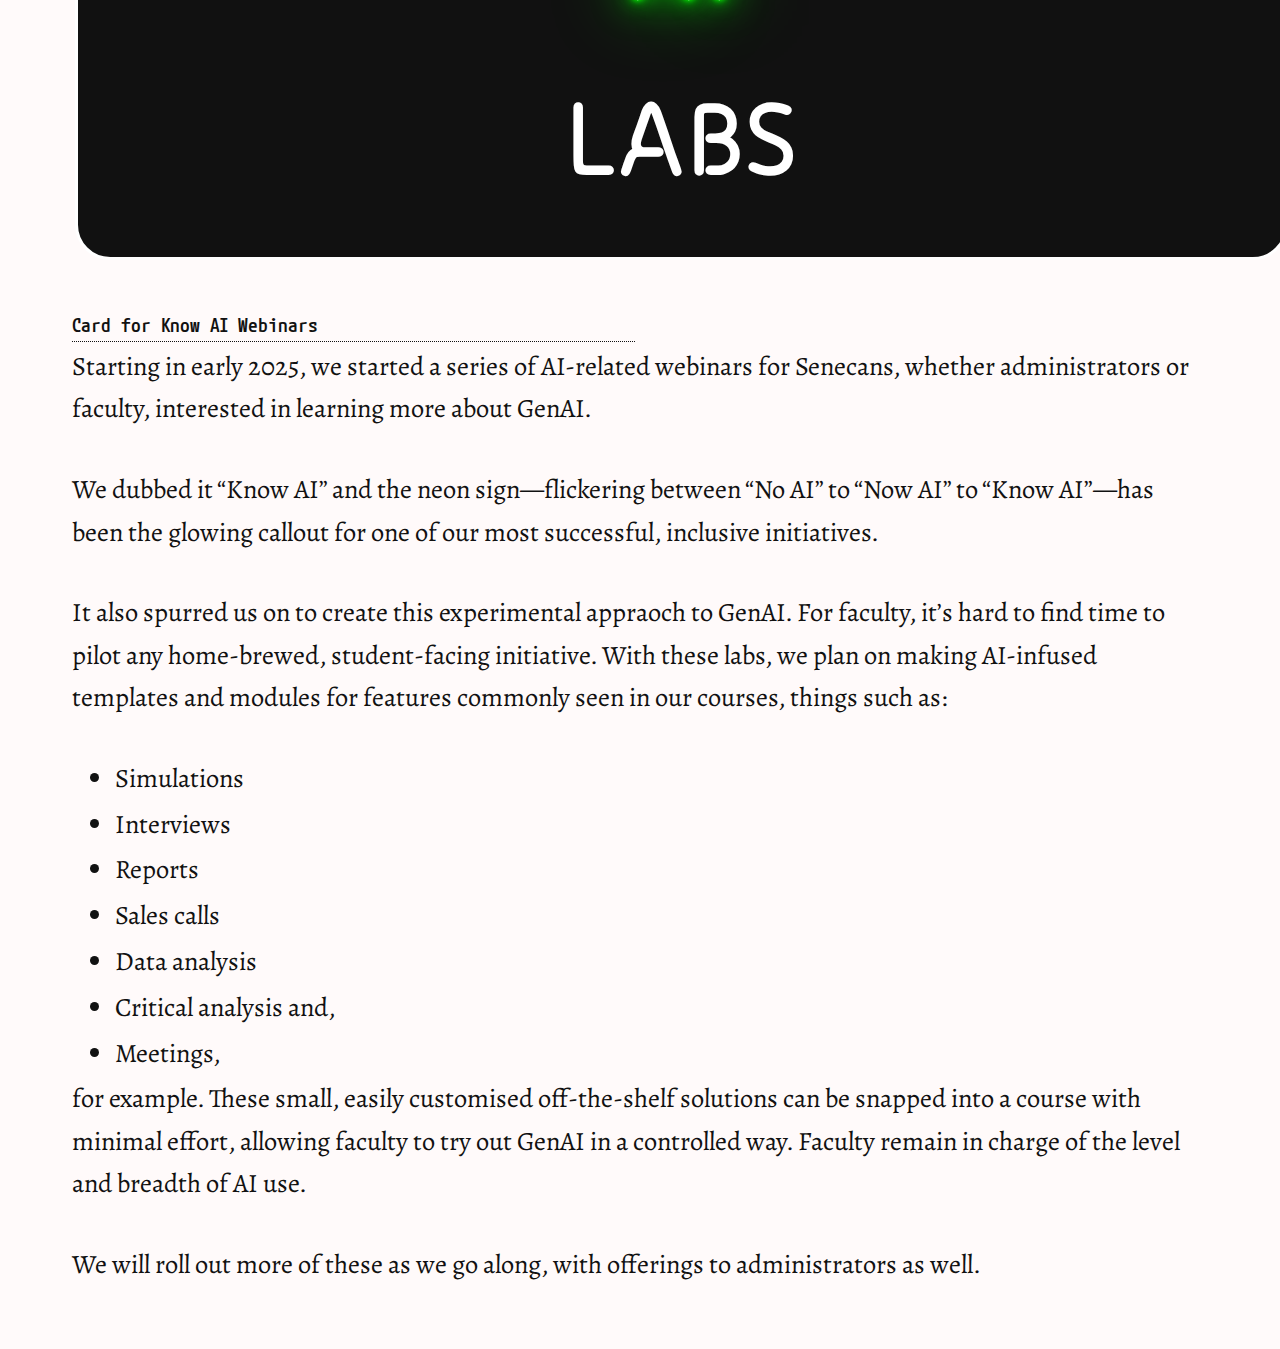
==== commit 5c13bac2: "blurb on our labs (edit)" ====
--- a/index.html
+++ b/index.html
@@ -54,7 +54,7 @@
         <!-- Add more cards as needed -->
       </section>
       <br />
-      <h1>Webinar Card</h1>
+      <h1>About “Know AI” Labs</h1>
       <br />
       <section>
         <h3 contenteditable spellcheck="false">
@@ -66,6 +66,7 @@
         </h3>
         <br />
       </section>
+      <h4 class="legend">Card for Know AI Webinars</h4>
       <p>
         Starting in early 2025, we started a series of AI-related webinars for
         Senecans, whether administrators or faculty, interested in learning more
@@ -86,6 +87,8 @@
         <li>Simulations</li>
         <li>Interviews</li>
         <li>Reports</li>
+        <li>Sales calls</li>
+        <li>Data analysis</li>
         <li>Critical analysis and,</li>
         <li>Meetings,</li>
       </ul>
--- a/style.css
+++ b/style.css
@@ -137,7 +137,7 @@
 }
 h3, h3 * {
     font-family: 'Tilt Neon';
-    font-size: 5rem;
+    font-size: 6rem;
 }
 
 h3::-moz-selection {
@@ -340,4 +340,8 @@
 }
 .off-yellow {
     color: var(--off-yellow);
+}
+.legend {
+    max-width: 32rem;
+    border-bottom: 1px #111 dotted;
 }